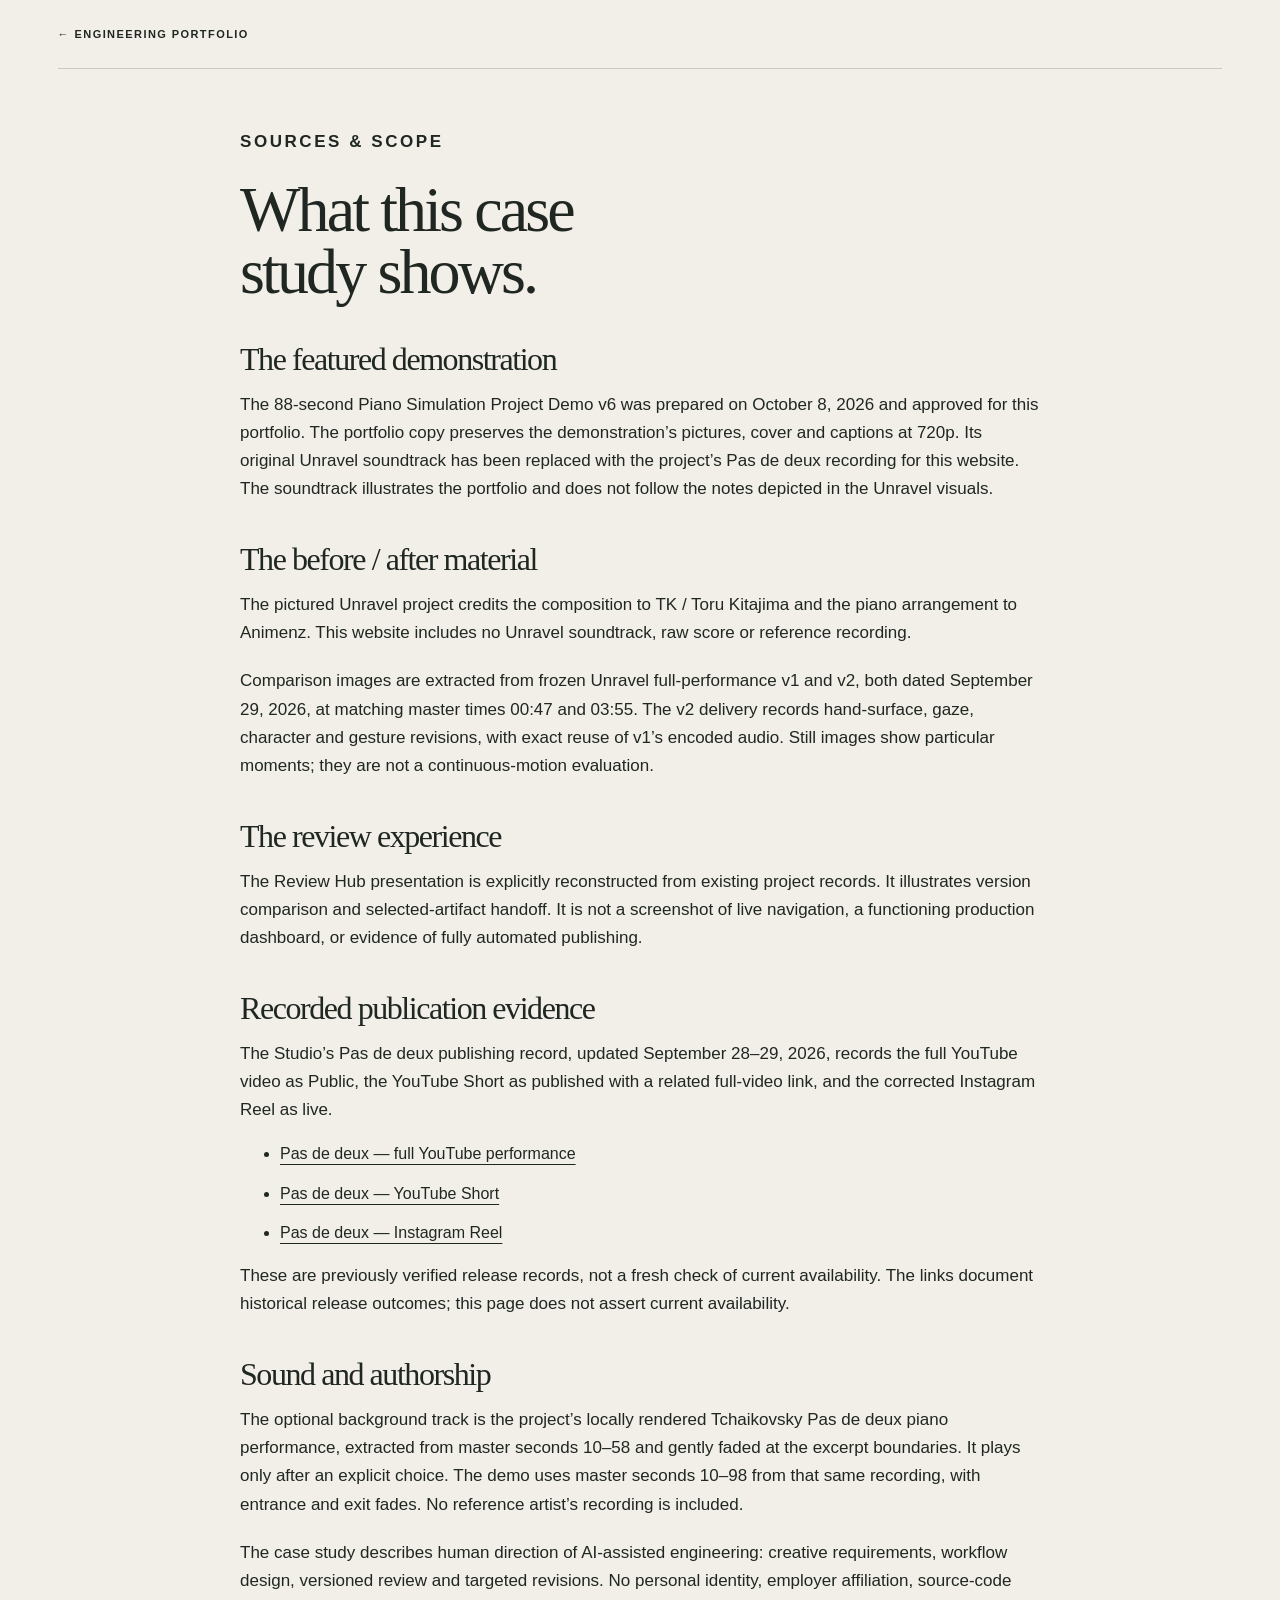
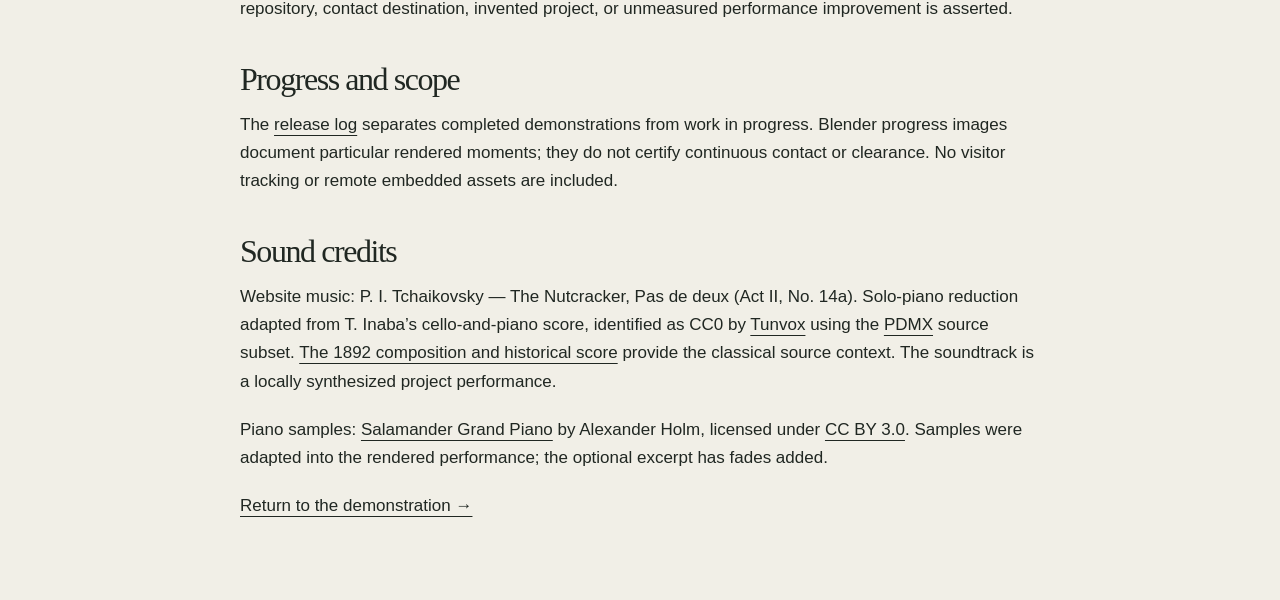
==== evidence.html @ cd01d36a "Publish Piano Simulation portfolio and verified development log" ====
<!doctype html><html lang="en"><head><meta charset="utf-8"><meta name="viewport" content="width=device-width,initial-scale=1"><title>Sources & scope — Piano Simulation</title><link rel="canonical" href="https://gabegush.github.io/piano-simulation/evidence.html"><link rel="stylesheet" href="style.css"></head><body><header><a class="wordmark" href="index.html">← ENGINEERING PORTFOLIO</a></header><main class="wrap evidence-page"><p class="eyebrow">Sources & scope</p><h1>What this case<br>study shows.</h1><h2>The featured demonstration</h2><p>The 88-second Piano Simulation Project Demo v6 was prepared on October 8, 2026 and approved for this portfolio. The portfolio copy preserves the demonstration’s pictures, cover and captions at 720p. Its original Unravel soundtrack has been replaced with the project’s Pas de deux recording for this website. The soundtrack illustrates the portfolio and does not follow the notes depicted in the Unravel visuals.</p><h2>The before / after material</h2><p>The pictured Unravel project credits the composition to TK / Toru Kitajima and the piano arrangement to Animenz. This website includes no Unravel soundtrack, raw score or reference recording.</p><p>Comparison images are extracted from frozen Unravel full-performance v1 and v2, both dated September 29, 2026, at matching master times 00:47 and 03:55. The v2 delivery records hand-surface, gaze, character and gesture revisions, with exact reuse of v1’s encoded audio. Still images show particular moments; they are not a continuous-motion evaluation.</p><h2>The review experience</h2><p>The Review Hub presentation is explicitly reconstructed from existing project records. It illustrates version comparison and selected-artifact handoff. It is not a screenshot of live navigation, a functioning production dashboard, or evidence of fully automated publishing.</p><h2>Recorded publication evidence</h2><p>The Studio’s Pas de deux publishing record, updated September 28–29, 2026, records the full YouTube video as Public, the YouTube Short as published with a related full-video link, and the corrected Instagram Reel as live.</p><ul><li><a href="https://www.youtube.com/watch?v=HDk-hF4u3xo" rel="noopener noreferrer" target="_blank">Pas de deux — full YouTube performance</a></li><li><a href="https://www.youtube.com/shorts/YMQtBszqTaQ" rel="noopener noreferrer" target="_blank">Pas de deux — YouTube Short</a></li><li><a href="https://www.instagram.com/reel/Dd1wo4ot9Gn/" rel="noopener noreferrer" target="_blank">Pas de deux — Instagram Reel</a></li></ul><p>These are previously verified release records, not a fresh check of current availability. The links document historical release outcomes; this page does not assert current availability.</p><h2>Sound and authorship</h2><p>The optional background track is the project’s locally rendered Tchaikovsky Pas de deux piano performance, extracted from master seconds 10–58 and gently faded at the excerpt boundaries. It plays only after an explicit choice. The demo uses master seconds 10–98 from that same recording, with entrance and exit fades. No reference artist’s recording is included.</p><p>The case study describes human direction of AI-assisted engineering: creative requirements, workflow design, versioned review and targeted revisions. No personal identity, employer affiliation, source-code repository, contact destination, invented project, or unmeasured performance improvement is asserted.</p><h2>Progress and scope</h2><p>The <a href="release-log.html">release log</a> separates completed demonstrations from work in progress. Blender progress images document particular rendered moments; they do not certify continuous contact or clearance. No visitor tracking or remote embedded assets are included.</p><h2>Sound credits</h2><p>Website music: P. I. Tchaikovsky — The Nutcracker, Pas de deux (Act II, No. 14a). Solo-piano reduction adapted from T. Inaba’s cello-and-piano score, identified as CC0 by <a href="https://tunvox.com/sheets/pas-de-deux-pyotr-ilyich-tchaikovsky">Tunvox</a> using the <a href="https://github.com/pnlong/PDMX">PDMX</a> source subset. <a href="https://imslp.org/wiki/Nutcracker_Ballet_(Tchaikovsky,_Pyotr_Ilyich)">The 1892 composition and historical score</a> provide the classical source context. The soundtrack is a locally synthesized project performance.</p><p>Piano samples: <a href="https://github.com/Tonejs/audio/tree/master/salamander">Salamander Grand Piano</a> by Alexander Holm, licensed under <a href="https://creativecommons.org/licenses/by/3.0/">CC BY 3.0</a>. Samples were adapted into the rendered performance; the optional excerpt has fades added.</p><p><a href="index.html#demo">Return to the demonstration →</a></p></main></body></html>
---- style.css ----
:root{--paper:#f1efe7;--ink:#202722;--muted:#5a625b;--line:#c8cbc1;--accent:#b0d2b1;--dark:#15231f;--gold:#f0d69d;font-family:Arial,Helvetica,sans-serif;color:var(--ink);background:var(--paper);font-synthesis:none}*{box-sizing:border-box}html{scroll-behavior:smooth;scroll-padding-top:30px}body{margin:0}a{color:inherit;text-underline-offset:5px}button,input{font:inherit}button,a,input{touch-action:manipulation}button{cursor:pointer}button:focus-visible,a:focus-visible,input:focus-visible,summary:focus-visible,video:focus-visible{outline:3px solid #a36b16;outline-offset:5px}button{border-radius:0}img{display:block;max-width:100%;height:auto}figure{margin:0}h1,h2,h3,p{margin:0}h1,h2,h3{font-weight:400;letter-spacing:-.045em}h1,h2,.closing h2{font-family:Georgia,'Times New Roman',serif}h1{font-size:clamp(68px,8.8vw,132px);line-height:.97}h2{font-size:clamp(38px,4.7vw,66px);line-height:1.04}h3{font-size:28px;line-height:1.15}p{font-size:18px;line-height:1.65}p+p{margin-top:20px}em{font-weight:400}header{display:flex;align-items:center;gap:32px;margin:0 4.5%;padding:28px 0;border-bottom:1px solid var(--line);font-size:11px;letter-spacing:.13em}header a{text-decoration:none}header nav{display:flex;gap:28px;margin-left:auto}.wordmark{display:flex;align-items:center;gap:12px;font-weight:bold}.mark{background:var(--ink);color:var(--paper);padding:6px 11px;font-size:22px;letter-spacing:-.15em}.edition{color:var(--muted)}.wrap{width:min(1280px,91%);margin-inline:auto}.hero{padding:70px 0 0}.eyebrow{font:11px/1.5 Arial,sans-serif;letter-spacing:.15em;text-transform:uppercase;font-weight:700;margin-bottom:24px}.hero-grid{display:grid;grid-template-columns:1.6fr 1fr;gap:8%;align-items:end}.intro{max-width:400px;padding-bottom:8px}.intro>p:first-child{font-size:22px;line-height:1.4}.small{font-size:14px;line-height:1.6}.micro{font-size:11px;line-height:1.6;color:var(--muted)}.entrance{display:flex;align-items:flex-start;gap:17px;flex-direction:column;margin:28px 0 15px}.primary{background:var(--ink);color:var(--paper);border:1px solid var(--ink);padding:16px 24px;display:flex;gap:25px;align-items:center}.primary:hover{background:#3f5146}.text-button{border:0;padding:0 0 4px;background:none;color:inherit;font-size:14px;text-decoration:underline;text-underline-offset:6px}.hero-rule{margin-top:65px;padding:20px 0;border-top:1px solid var(--ink);display:flex;justify-content:space-between;font-size:10px;letter-spacing:.12em}.hero-rule a{text-decoration:none}.project-heading{display:flex;justify-content:space-between;gap:20px;align-items:end;margin:36px 0}.project-heading .eyebrow{margin-bottom:12px}.project-meta{text-align:right;font-size:12px;line-height:1.6}.hero-frame{background:var(--dark);color:var(--paper)}.hero-frame img{width:100%}.hero-frame figcaption{display:flex;justify-content:space-between;padding:14px 20px;font-size:11px}.lead-grid{display:grid;grid-template-columns:1fr 1fr;gap:10%;padding:70px 0}.lead-grid h3{font-family:Georgia,serif;font-size:clamp(30px,3.2vw,44px)}.lead-grid p{color:var(--muted)}.dark{background:var(--dark);color:var(--paper);padding:68px 0}.dark .section{padding:0}.dark .eyebrow{color:var(--accent)}.section{padding:90px 0}.section-heading{max-width:760px;margin-bottom:38px}.section-heading>p:last-child{margin-top:24px;color:var(--muted)}.dark .section-heading>p:last-child{color:#b9c6be}.dark video{width:100%;display:block;aspect-ratio:16/9;background:#0b1210}.chapters{display:flex;flex-wrap:wrap;gap:8px;padding:20px 0}.chapters button{background:none;border:1px solid #53665b;color:var(--paper);padding:12px 15px;font-size:12px}.chapters button:hover{background:#31473b}.subdued{color:#b9c6be}details{margin-top:24px;border-top:1px solid #58655e;padding-top:20px}summary{cursor:pointer;font-size:14px}.transcript{max-width:820px;margin-top:20px}.transcript p{font-size:15px}.system-grid{display:grid;grid-template-columns:1fr 1.2fr;gap:10%;margin:40px 0}.stage{width:100%;display:flex;align-items:center;gap:20px;padding:23px 8px;border:0;border-bottom:1px solid var(--line);background:transparent;text-align:left;color:var(--muted);font-size:20px}.stage span:first-child{font-size:12px}.stage span:last-child{margin-left:auto}.stage.active{color:var(--ink);border-bottom:2px solid var(--ink);font-weight:bold}.stage-detail{padding:25px 0}.stage-detail h3{margin-bottom:22px}.stage-detail p:not(.eyebrow){font-size:17px}.event-lines{margin-top:32px;display:grid;gap:17px}.event-lines span{font-size:9px;letter-spacing:.1em;display:grid;grid-template-columns:120px 1fr;align-items:center}.event-lines i{display:block;background:#668571;height:5px}.event-lines span:first-child i{width:6px;height:20px;background:#a36b16}.event-lines span:nth-child(2) i{width:48%}.engineering{margin-top:40px}.engineering img{width:100%}.engineering figcaption{font-size:11px;padding:15px 0;color:var(--muted)}.principles{display:grid;grid-template-columns:repeat(3,1fr);gap:40px;margin-top:45px}.principles h3{font-size:20px;letter-spacing:-.02em;margin-bottom:15px}.principles p{font-size:15px;color:var(--muted)}.iteration{background:#e0e6db}.revision{display:grid;grid-template-columns:.7fr 1.3fr;gap:6%;padding:45px 0;border-top:1px solid #a5b2a2}.revision-copy h3{font-family:Georgia,serif;font-size:36px;margin:20px 0}.revision-copy p{font-size:16px}.revision-copy .micro{font-size:11px}.number{font-family:Georgia,serif;font-size:22px;color:#697666}.comparison{position:relative;overflow:hidden;aspect-ratio:16/9;background:#132019}.comparison>img{position:absolute;inset:0;width:100%;height:100%;object-fit:cover}.comparison .before{clip-path:inset(0 calc(100% - var(--split)) 0 0)}.divider{position:absolute;left:var(--split);top:0;bottom:0;width:2px;background:#faf7e8;pointer-events:none}.divider:after{content:'↔';position:absolute;top:50%;left:50%;transform:translate(-50%,-50%);background:var(--paper);color:var(--ink);padding:7px 6px;border-radius:50%;font-size:16px}.compare-label{position:absolute;top:12px;padding:7px 10px;background:#14211ee8;color:white;font-size:9px;letter-spacing:.08em}.compare-label.left{left:12px}.compare-label.right{right:12px}.range-label{display:flex;align-items:center;gap:20px;font-size:11px;margin-top:15px}.range-label input{flex:1;min-width:80px;accent-color:#354f3e;height:30px}.footnote{font-size:13px;max-width:760px;margin-top:18px;color:var(--muted)}.hub-demo{border:1px solid var(--line);background:#f9f8f2}.reconstruction{padding:14px 24px;background:#e4d9c2;color:#56452b;font-size:10px;letter-spacing:.05em}.hub-top{padding:24px;display:flex;justify-content:space-between;border-bottom:1px solid var(--line);font-size:12px}.hub-top strong{font-family:Georgia,serif;font-size:26px}.hub-body{display:grid;grid-template-columns:1fr 1fr;padding:35px;gap:40px}.hub-project h3{margin:24px 0 12px;font-size:30px}.hub-project p,.hub-project a{font-size:13px}.hub-project a{display:inline-block;margin-top:28px}.pill{border:1px solid #a4b6a4;padding:7px 10px;font-size:11px}.hub-files>div{padding:16px 0;border-bottom:1px solid var(--line)}.hub-files span,.hub-files strong{display:block;font-size:12px}.hub-files strong{margin-top:8px}.hub-demo+.small{margin-top:20px;color:var(--muted)}.release-list{margin:50px 0 30px}.release-list>a{display:grid;grid-template-columns:1fr 1.3fr 1fr;gap:20px;align-items:center;text-decoration:none;border-top:1px solid #5b6a60;padding:28px 0}.release-list>a:hover strong{text-decoration:underline}.release-list span{font-size:11px;letter-spacing:.07em}.release-list span:last-child{text-align:right;color:var(--accent)}.release-list strong{font:30px Georgia,serif}.status-note{margin-top:40px;padding:25px 0 0;border-top:1px solid #5b6a60;max-width:760px}.status-note p{font-size:15px;color:#bdc8c1}.index-row{display:grid;grid-template-columns:50px 1fr auto;gap:25px;align-items:center;padding:26px 0;border-bottom:1px solid var(--line);text-decoration:none}.index-row h2{font-size:38px}.index-row>span{font-size:12px}.future{color:var(--muted)}.future h3{font:26px Georgia,serif}.closing{padding:110px 0 0;display:grid;grid-template-columns:1.3fr 1fr;gap:40px;align-items:center}.closing p{max-width:390px;color:var(--muted)}.closing a{justify-self:start}footer{display:flex;justify-content:space-between;border-top:1px solid var(--line);padding:25px 0 115px;font-size:11px}.sound-control{position:fixed;right:24px;bottom:18px;z-index:10;background:#f1efe7f5;color:var(--ink);border:1px solid #a8b2a8;box-shadow:0 5px 25px #0a160d22;display:grid;grid-template-columns:auto auto 80px;align-items:center;gap:10px;padding:10px 15px;font-size:10px;max-width:calc(100vw - 30px)}.sound-control button{background:var(--ink);color:var(--paper);padding:9px 12px;border:0;min-width:90px;font-size:12px}.sound-control input{width:80px;accent-color:#47604b}.sound-control [role=status]{grid-column:1/-1;font-size:10px;max-width:280px}.skip{position:fixed;top:-100px;left:20px;z-index:30;padding:15px;background:var(--gold);color:#222}.skip:focus{top:12px}.evidence-page{max-width:800px;padding-top:60px;padding-bottom:80px}.evidence-page h1{font-size:64px}.evidence-page h2{font-size:32px;margin:40px 0 15px}.evidence-page li{line-height:1.7;margin:12px 0}.evidence-page p{font-size:17px}
@media(max-width:850px){.edition{display:none}.hero{padding-top:50px}.hero-grid{grid-template-columns:1fr;gap:35px}.intro{max-width:600px}.entrance{flex-direction:row;align-items:center;flex-wrap:wrap}.hero-rule{margin-top:40px}.project-meta{max-width:140px}.lead-grid{gap:35px;padding:50px 0}.system-grid{gap:35px}.revision{grid-template-columns:1fr;gap:28px}.revision-copy h3 br{display:none}.revision-copy p{max-width:650px}.revision-copy .number{float:right}.principles{gap:25px}.closing{gap:25px}.release-list strong{font-size:25px}}
@media(max-width:580px){header{padding:20px 0;gap:12px}.wordmark{font-size:9px;letter-spacing:.06em}.mark{font-size:18px;padding:4px 8px}header nav{gap:12px;font-size:10px;letter-spacing:0}.hero{padding-top:38px}h1{font-size:70px}h2{font-size:40px}.hero-grid{gap:30px}.intro>p:first-child{font-size:20px}.hero-rule{font-size:8px;letter-spacing:.05em;gap:20px}.project-heading{display:block}.project-meta{text-align:left;max-width:none;margin-top:18px}.project-heading h2{font-size:43px}.hero-frame figcaption{display:block;font-size:10px;padding:12px}.hero-frame figcaption span{display:block;margin:4px 0}.lead-grid,.system-grid,.hub-body,.closing{grid-template-columns:1fr;gap:25px}.lead-grid h3 br{display:none}.lead-grid p{font-size:16px}.section{padding:60px 0}.dark{padding:50px 0}.section-heading p{font-size:16px}.chapters{gap:6px}.chapters button{font-size:10px;padding:11px 8px}.stage{padding:17px 0;font-size:18px}.system-grid{margin-top:20px}.stage-detail{padding:15px 0}.principles{grid-template-columns:1fr;gap:27px}.principles article{border-top:1px solid var(--line);padding-top:20px}.revision{padding:30px 0}.revision-copy h3{font-size:31px}.compare-label{font-size:8px;padding:5px;top:8px}.compare-label.left{left:8px}.compare-label.right{right:8px}.range-label{gap:10px;font-size:10px}.hub-top{padding:20px;align-items:center;gap:25px}.hub-top span{font-size:10px}.hub-body{padding:22px}.reconstruction{padding:15px;font-size:9px}.release-list>a{grid-template-columns:1fr auto;gap:12px}.release-list>a>span:first-child{grid-column:1/-1}.release-list strong{font-size:27px}.release-list span:last-child{font-size:9px;letter-spacing:0}.index-row{grid-template-columns:25px 1fr;gap:14px}.index-row>span:last-child{grid-column:2}.index-row h2{font-size:31px}.closing{padding-top:65px}.closing h2{font-size:45px}footer{flex-wrap:wrap;gap:20px;padding-bottom:140px}.sound-control{right:15px;bottom:12px}.evidence-page h1{font-size:50px}}
@media(prefers-reduced-motion:reduce){html{scroll-behavior:auto}*,*:before,*:after{animation:none!important;transition:none!important}}
@media(max-width:580px){h1{font-size:clamp(54px,17.5vw,70px)}.release-list>a{grid-template-columns:minmax(0,1fr) auto}.release-list strong{font-size:clamp(22px,6.7vw,27px)}.hero-grid>*,.system-grid>*,.lead-grid>*{min-width:0}}
.comparison{touch-action:pan-y;cursor:ew-resize}

/* Static release log */
.update-intro{max-width:650px;margin:24px 0;color:var(--muted)}.log-heading{max-width:850px;padding:65px 0 35px}.log-heading h1{font-size:clamp(50px,8vw,90px)}.log-heading p{max-width:640px;margin-top:25px}.log-entry{display:grid;grid-template-columns:190px minmax(0,1fr);gap:40px;border-top:1px solid var(--line);padding:38px 0}.log-meta time{display:block;font-size:13px;margin-bottom:16px}.log-status{display:inline-block;font-size:10px;letter-spacing:.07em;padding:7px 10px;background:#e4d9c2;color:#56452b}.log-entry h2{font-size:clamp(28px,4vw,43px);margin-bottom:20px}.log-entry p{max-width:740px;color:var(--muted)}.log-links{list-style:none;display:flex;flex-wrap:wrap;gap:25px;margin:24px 0 0;padding:0}.log-links a{font-size:14px}.log-preview{margin:35px 0 15px;max-width:960px}.log-preview img{width:100%;height:auto}.log-preview figcaption{font-size:12px;color:var(--muted);margin-top:12px}.log-note{max-width:740px;padding:35px 0 60px;font-size:14px;color:var(--muted)}@media(max-width:580px){header nav{flex-wrap:wrap;justify-content:flex-end}.log-entry{grid-template-columns:1fr;gap:18px;padding:28px 0}.log-meta{display:flex;align-items:center;gap:18px;flex-wrap:wrap}.log-meta time{margin:0}.log-heading{padding-top:40px}.log-links{gap:16px}}
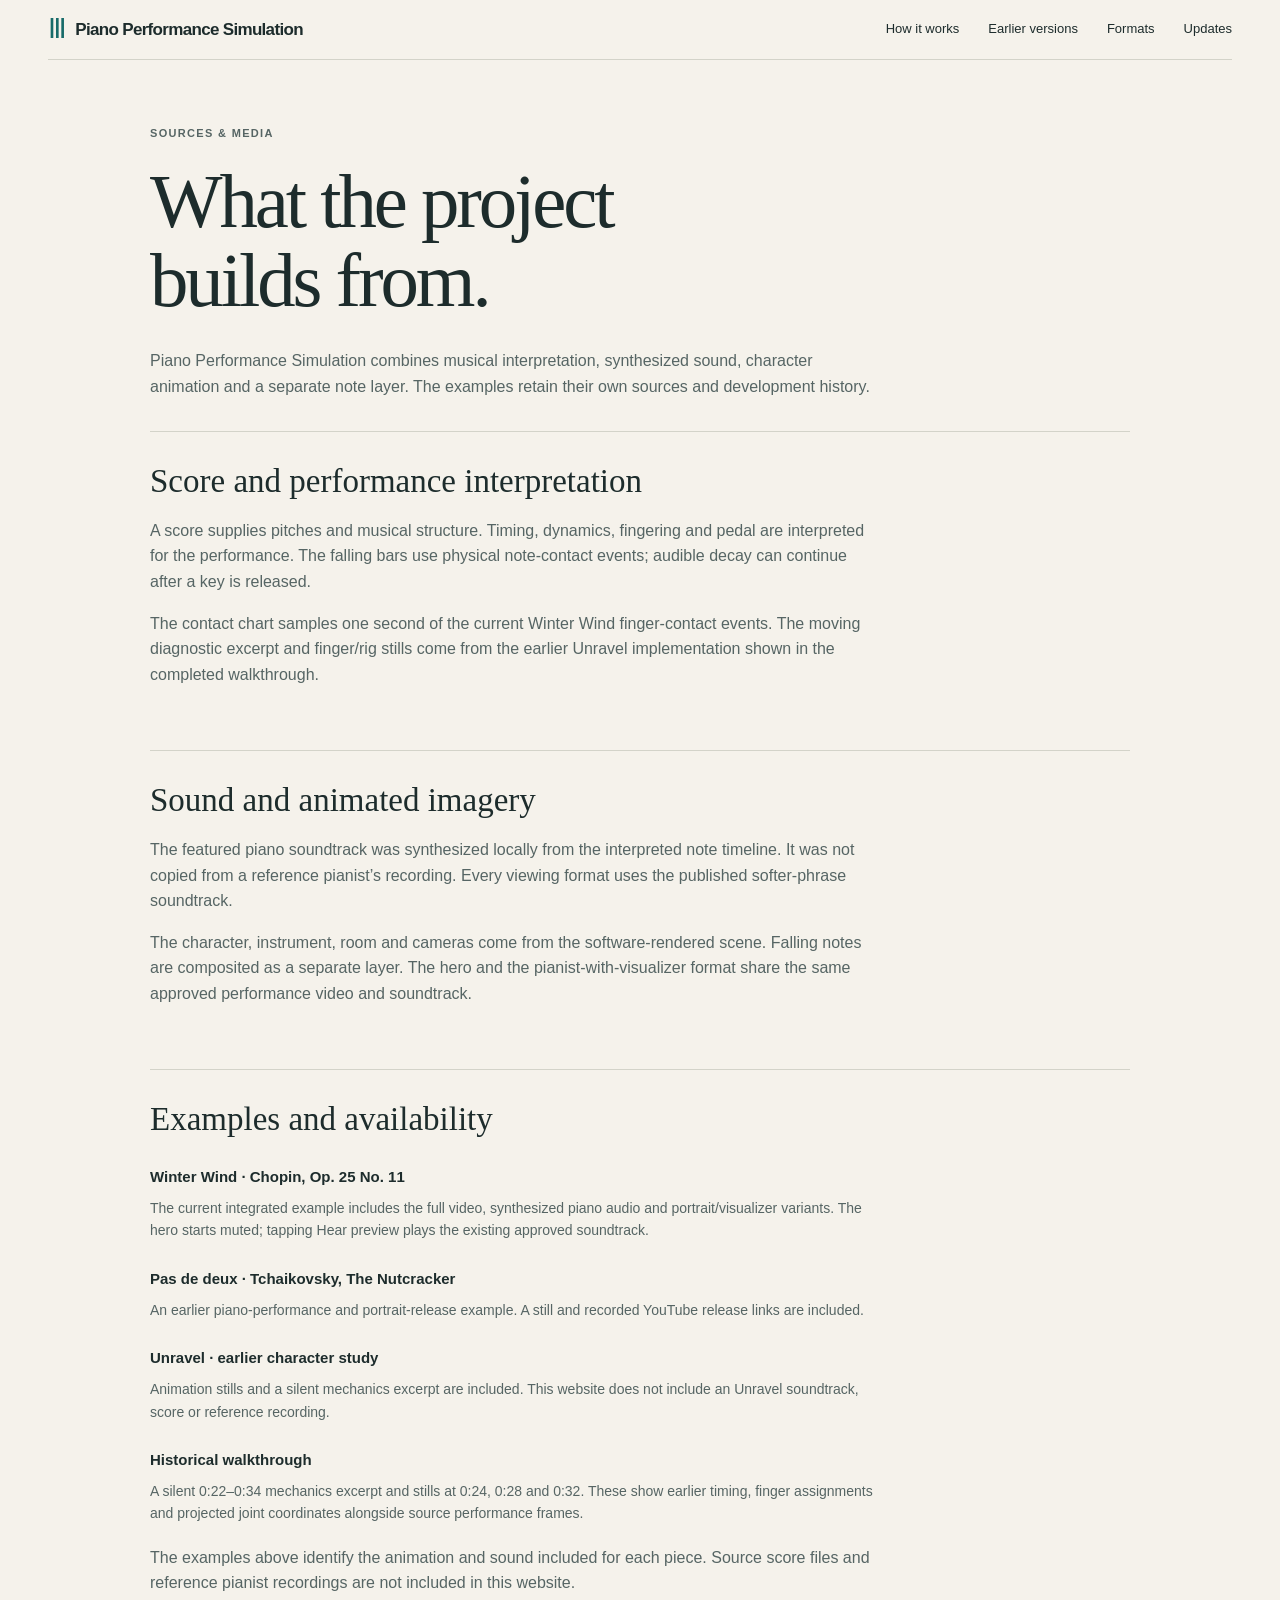
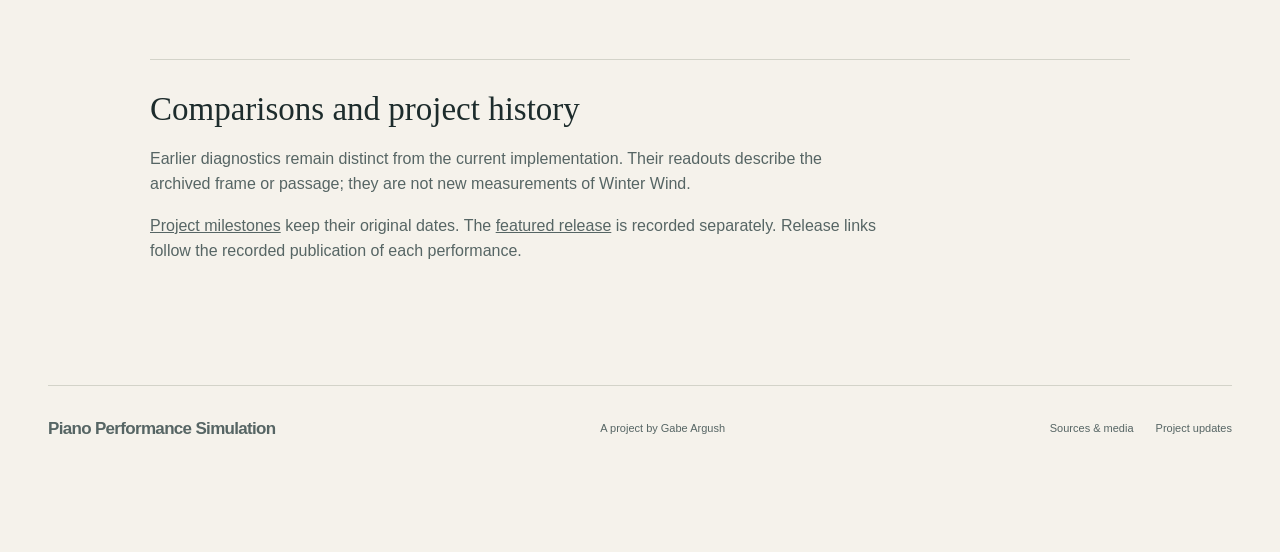
==== commit 8dc3ad76: "Publish Winter Wind showcase with synchronized ten-finger visualization" ====
--- a/evidence.html
+++ b/evidence.html
@@ -1 +1,5 @@
-<!doctype html><html lang="en"><head><meta charset="utf-8"><meta name="viewport" content="width=device-width,initial-scale=1"><title>Sources & scope — Piano Simulation</title><link rel="canonical" href="https://gabegush.github.io/piano-simulation/evidence.html"><link rel="stylesheet" href="style.css"></head><body><header><a class="wordmark" href="index.html">← ENGINEERING PORTFOLIO</a></header><main class="wrap evidence-page"><p class="eyebrow">Sources & scope</p><h1>What this case<br>study shows.</h1><h2>The featured demonstration</h2><p>The 88-second Piano Simulation Project Demo v6 was prepared on October 8, 2026 and approved for this portfolio. The portfolio copy preserves the demonstration’s pictures, cover and captions at 720p. Its original Unravel soundtrack has been replaced with the project’s Pas de deux recording for this website. The soundtrack illustrates the portfolio and does not follow the notes depicted in the Unravel visuals.</p><h2>The before / after material</h2><p>The pictured Unravel project credits the composition to TK / Toru Kitajima and the piano arrangement to Animenz. This website includes no Unravel soundtrack, raw score or reference recording.</p><p>Comparison images are extracted from frozen Unravel full-performance v1 and v2, both dated September 29, 2026, at matching master times 00:47 and 03:55. The v2 delivery records hand-surface, gaze, character and gesture revisions, with exact reuse of v1’s encoded audio. Still images show particular moments; they are not a continuous-motion evaluation.</p><h2>The review experience</h2><p>The Review Hub presentation is explicitly reconstructed from existing project records. It illustrates version comparison and selected-artifact handoff. It is not a screenshot of live navigation, a functioning production dashboard, or evidence of fully automated publishing.</p><h2>Recorded publication evidence</h2><p>The Studio’s Pas de deux publishing record, updated September 28–29, 2026, records the full YouTube video as Public, the YouTube Short as published with a related full-video link, and the corrected Instagram Reel as live.</p><ul><li><a href="https://www.youtube.com/watch?v=HDk-hF4u3xo" rel="noopener noreferrer" target="_blank">Pas de deux — full YouTube performance</a></li><li><a href="https://www.youtube.com/shorts/YMQtBszqTaQ" rel="noopener noreferrer" target="_blank">Pas de deux — YouTube Short</a></li><li><a href="https://www.instagram.com/reel/Dd1wo4ot9Gn/" rel="noopener noreferrer" target="_blank">Pas de deux — Instagram Reel</a></li></ul><p>These are previously verified release records, not a fresh check of current availability. The links document historical release outcomes; this page does not assert current availability.</p><h2>Sound and authorship</h2><p>The optional background track is the project’s locally rendered Tchaikovsky Pas de deux piano performance, extracted from master seconds 10–58 and gently faded at the excerpt boundaries. It plays only after an explicit choice. The demo uses master seconds 10–98 from that same recording, with entrance and exit fades. No reference artist’s recording is included.</p><p>The case study describes human direction of AI-assisted engineering: creative requirements, workflow design, versioned review and targeted revisions. No personal identity, employer affiliation, source-code repository, contact destination, invented project, or unmeasured performance improvement is asserted.</p><h2>Progress and scope</h2><p>The <a href="release-log.html">release log</a> separates completed demonstrations from work in progress. Blender progress images document particular rendered moments; they do not certify continuous contact or clearance. No visitor tracking or remote embedded assets are included.</p><h2>Sound credits</h2><p>Website music: P. I. Tchaikovsky — The Nutcracker, Pas de deux (Act II, No. 14a). Solo-piano reduction adapted from T. Inaba’s cello-and-piano score, identified as CC0 by <a href="https://tunvox.com/sheets/pas-de-deux-pyotr-ilyich-tchaikovsky">Tunvox</a> using the <a href="https://github.com/pnlong/PDMX">PDMX</a> source subset. <a href="https://imslp.org/wiki/Nutcracker_Ballet_(Tchaikovsky,_Pyotr_Ilyich)">The 1892 composition and historical score</a> provide the classical source context. The soundtrack is a locally synthesized project performance.</p><p>Piano samples: <a href="https://github.com/Tonejs/audio/tree/master/salamander">Salamander Grand Piano</a> by Alexander Holm, licensed under <a href="https://creativecommons.org/licenses/by/3.0/">CC BY 3.0</a>. Samples were adapted into the rendered performance; the optional excerpt has fades added.</p><p><a href="index.html#demo">Return to the demonstration →</a></p></main></body></html>
+<!doctype html><html lang="en"><head><meta charset="utf-8"><meta name="viewport" content="width=device-width,initial-scale=1"><title>Sources and media — Piano Performance Simulation</title><link rel="stylesheet" href="style.css?v=5"></head><body><a class="skip" href="#main">Skip to the content</a><header class="site-header wrap"><a class="brand" href="index.html"><span class="piano-mark" aria-hidden="true">Ⅲ</span>Piano Performance Simulation</a><nav aria-label="Main navigation"><a href="index.html#process">How it works</a><a href="work.html">Earlier versions</a><a href="index.html#performance">Formats</a><a href="release-log.html">Updates</a></nav></header><main id="main" class="page-main wrap"><p class="eyebrow">Sources & media</p><h1>What the project<br>builds from.</h1><p>Piano Performance Simulation combines musical interpretation, synthesized sound, character animation and a separate note layer. The examples retain their own sources and development history.</p>
+<section class="source-section"><h2>Score and performance interpretation</h2><p>A score supplies pitches and musical structure. Timing, dynamics, fingering and pedal are interpreted for the performance. The falling bars use physical note-contact events; audible decay can continue after a key is released.</p><p>The contact chart samples one second of the current Winter Wind finger-contact events. The moving diagnostic excerpt and finger/rig stills come from the earlier Unravel implementation shown in the completed walkthrough.</p></section>
+<section class="source-section"><h2>Sound and animated imagery</h2><p>The featured piano soundtrack was synthesized locally from the interpreted note timeline. It was not copied from a reference pianist’s recording. Every viewing format uses the published softer-phrase soundtrack.</p><p>The character, instrument, room and cameras come from the software-rendered scene. Falling notes are composited as a separate layer. The hero and the pianist-with-visualizer format share the same approved performance video and soundtrack.</p></section>
+<section class="source-section" id="featured-media"><h2>Examples and availability</h2><dl class="source-register"><dt>Winter Wind · Chopin, Op. 25 No. 11</dt><dd>The current integrated example includes the full video, synthesized piano audio and portrait/visualizer variants. The hero starts muted; tapping Hear preview plays the existing approved soundtrack.</dd><dt>Pas de deux · Tchaikovsky, The Nutcracker</dt><dd>An earlier piano-performance and portrait-release example. A still and recorded YouTube release links are included. </dd><dt>Unravel · earlier character study</dt><dd>Animation stills and a silent mechanics excerpt are included. This website does not include an Unravel soundtrack, score or reference recording.</dd><dt>Historical walkthrough</dt><dd>A silent 0:22–0:34 mechanics excerpt and stills at 0:24, 0:28 and 0:32. These show earlier timing, finger assignments and projected joint coordinates alongside source performance frames.</dd></dl><p>The examples above identify the animation and sound included for each piece. Source score files and reference pianist recordings are not included in this website.</p></section>
+<section class="source-section"><h2>Comparisons and project history</h2><p>Earlier diagnostics remain distinct from the current implementation. Their readouts describe the archived frame or passage; they are not new measurements of Winter Wind.</p><p><a href="release-log.html#milestones">Project milestones</a> keep their original dates. The <a href="release-log.html#releases">featured release</a> is recorded separately. Release links follow the recorded publication of each performance.</p></section></main><footer class="site-footer wrap"><a class="brand" href="index.html">Piano Performance Simulation</a><span>A project by Gabe Argush</span><div><a href="evidence.html">Sources & media</a><a href="release-log.html">Project updates</a></div></footer></body></html>
--- a/style.css
+++ b/style.css
@@ -1,9 +1,31 @@
-:root{--paper:#f1efe7;--ink:#202722;--muted:#5a625b;--line:#c8cbc1;--accent:#b0d2b1;--dark:#15231f;--gold:#f0d69d;font-family:Arial,Helvetica,sans-serif;color:var(--ink);background:var(--paper);font-synthesis:none}*{box-sizing:border-box}html{scroll-behavior:smooth;scroll-padding-top:30px}body{margin:0}a{color:inherit;text-underline-offset:5px}button,input{font:inherit}button,a,input{touch-action:manipulation}button{cursor:pointer}button:focus-visible,a:focus-visible,input:focus-visible,summary:focus-visible,video:focus-visible{outline:3px solid #a36b16;outline-offset:5px}button{border-radius:0}img{display:block;max-width:100%;height:auto}figure{margin:0}h1,h2,h3,p{margin:0}h1,h2,h3{font-weight:400;letter-spacing:-.045em}h1,h2,.closing h2{font-family:Georgia,'Times New Roman',serif}h1{font-size:clamp(68px,8.8vw,132px);line-height:.97}h2{font-size:clamp(38px,4.7vw,66px);line-height:1.04}h3{font-size:28px;line-height:1.15}p{font-size:18px;line-height:1.65}p+p{margin-top:20px}em{font-weight:400}header{display:flex;align-items:center;gap:32px;margin:0 4.5%;padding:28px 0;border-bottom:1px solid var(--line);font-size:11px;letter-spacing:.13em}header a{text-decoration:none}header nav{display:flex;gap:28px;margin-left:auto}.wordmark{display:flex;align-items:center;gap:12px;font-weight:bold}.mark{background:var(--ink);color:var(--paper);padding:6px 11px;font-size:22px;letter-spacing:-.15em}.edition{color:var(--muted)}.wrap{width:min(1280px,91%);margin-inline:auto}.hero{padding:70px 0 0}.eyebrow{font:11px/1.5 Arial,sans-serif;letter-spacing:.15em;text-transform:uppercase;font-weight:700;margin-bottom:24px}.hero-grid{display:grid;grid-template-columns:1.6fr 1fr;gap:8%;align-items:end}.intro{max-width:400px;padding-bottom:8px}.intro>p:first-child{font-size:22px;line-height:1.4}.small{font-size:14px;line-height:1.6}.micro{font-size:11px;line-height:1.6;color:var(--muted)}.entrance{display:flex;align-items:flex-start;gap:17px;flex-direction:column;margin:28px 0 15px}.primary{background:var(--ink);color:var(--paper);border:1px solid var(--ink);padding:16px 24px;display:flex;gap:25px;align-items:center}.primary:hover{background:#3f5146}.text-button{border:0;padding:0 0 4px;background:none;color:inherit;font-size:14px;text-decoration:underline;text-underline-offset:6px}.hero-rule{margin-top:65px;padding:20px 0;border-top:1px solid var(--ink);display:flex;justify-content:space-between;font-size:10px;letter-spacing:.12em}.hero-rule a{text-decoration:none}.project-heading{display:flex;justify-content:space-between;gap:20px;align-items:end;margin:36px 0}.project-heading .eyebrow{margin-bottom:12px}.project-meta{text-align:right;font-size:12px;line-height:1.6}.hero-frame{background:var(--dark);color:var(--paper)}.hero-frame img{width:100%}.hero-frame figcaption{display:flex;justify-content:space-between;padding:14px 20px;font-size:11px}.lead-grid{display:grid;grid-template-columns:1fr 1fr;gap:10%;padding:70px 0}.lead-grid h3{font-family:Georgia,serif;font-size:clamp(30px,3.2vw,44px)}.lead-grid p{color:var(--muted)}.dark{background:var(--dark);color:var(--paper);padding:68px 0}.dark .section{padding:0}.dark .eyebrow{color:var(--accent)}.section{padding:90px 0}.section-heading{max-width:760px;margin-bottom:38px}.section-heading>p:last-child{margin-top:24px;color:var(--muted)}.dark .section-heading>p:last-child{color:#b9c6be}.dark video{width:100%;display:block;aspect-ratio:16/9;background:#0b1210}.chapters{display:flex;flex-wrap:wrap;gap:8px;padding:20px 0}.chapters button{background:none;border:1px solid #53665b;color:var(--paper);padding:12px 15px;font-size:12px}.chapters button:hover{background:#31473b}.subdued{color:#b9c6be}details{margin-top:24px;border-top:1px solid #58655e;padding-top:20px}summary{cursor:pointer;font-size:14px}.transcript{max-width:820px;margin-top:20px}.transcript p{font-size:15px}.system-grid{display:grid;grid-template-columns:1fr 1.2fr;gap:10%;margin:40px 0}.stage{width:100%;display:flex;align-items:center;gap:20px;padding:23px 8px;border:0;border-bottom:1px solid var(--line);background:transparent;text-align:left;color:var(--muted);font-size:20px}.stage span:first-child{font-size:12px}.stage span:last-child{margin-left:auto}.stage.active{color:var(--ink);border-bottom:2px solid var(--ink);font-weight:bold}.stage-detail{padding:25px 0}.stage-detail h3{margin-bottom:22px}.stage-detail p:not(.eyebrow){font-size:17px}.event-lines{margin-top:32px;display:grid;gap:17px}.event-lines span{font-size:9px;letter-spacing:.1em;display:grid;grid-template-columns:120px 1fr;align-items:center}.event-lines i{display:block;background:#668571;height:5px}.event-lines span:first-child i{width:6px;height:20px;background:#a36b16}.event-lines span:nth-child(2) i{width:48%}.engineering{margin-top:40px}.engineering img{width:100%}.engineering figcaption{font-size:11px;padding:15px 0;color:var(--muted)}.principles{display:grid;grid-template-columns:repeat(3,1fr);gap:40px;margin-top:45px}.principles h3{font-size:20px;letter-spacing:-.02em;margin-bottom:15px}.principles p{font-size:15px;color:var(--muted)}.iteration{background:#e0e6db}.revision{display:grid;grid-template-columns:.7fr 1.3fr;gap:6%;padding:45px 0;border-top:1px solid #a5b2a2}.revision-copy h3{font-family:Georgia,serif;font-size:36px;margin:20px 0}.revision-copy p{font-size:16px}.revision-copy .micro{font-size:11px}.number{font-family:Georgia,serif;font-size:22px;color:#697666}.comparison{position:relative;overflow:hidden;aspect-ratio:16/9;background:#132019}.comparison>img{position:absolute;inset:0;width:100%;height:100%;object-fit:cover}.comparison .before{clip-path:inset(0 calc(100% - var(--split)) 0 0)}.divider{position:absolute;left:var(--split);top:0;bottom:0;width:2px;background:#faf7e8;pointer-events:none}.divider:after{content:'↔';position:absolute;top:50%;left:50%;transform:translate(-50%,-50%);background:var(--paper);color:var(--ink);padding:7px 6px;border-radius:50%;font-size:16px}.compare-label{position:absolute;top:12px;padding:7px 10px;background:#14211ee8;color:white;font-size:9px;letter-spacing:.08em}.compare-label.left{left:12px}.compare-label.right{right:12px}.range-label{display:flex;align-items:center;gap:20px;font-size:11px;margin-top:15px}.range-label input{flex:1;min-width:80px;accent-color:#354f3e;height:30px}.footnote{font-size:13px;max-width:760px;margin-top:18px;color:var(--muted)}.hub-demo{border:1px solid var(--line);background:#f9f8f2}.reconstruction{padding:14px 24px;background:#e4d9c2;color:#56452b;font-size:10px;letter-spacing:.05em}.hub-top{padding:24px;display:flex;justify-content:space-between;border-bottom:1px solid var(--line);font-size:12px}.hub-top strong{font-family:Georgia,serif;font-size:26px}.hub-body{display:grid;grid-template-columns:1fr 1fr;padding:35px;gap:40px}.hub-project h3{margin:24px 0 12px;font-size:30px}.hub-project p,.hub-project a{font-size:13px}.hub-project a{display:inline-block;margin-top:28px}.pill{border:1px solid #a4b6a4;padding:7px 10px;font-size:11px}.hub-files>div{padding:16px 0;border-bottom:1px solid var(--line)}.hub-files span,.hub-files strong{display:block;font-size:12px}.hub-files strong{margin-top:8px}.hub-demo+.small{margin-top:20px;color:var(--muted)}.release-list{margin:50px 0 30px}.release-list>a{display:grid;grid-template-columns:1fr 1.3fr 1fr;gap:20px;align-items:center;text-decoration:none;border-top:1px solid #5b6a60;padding:28px 0}.release-list>a:hover strong{text-decoration:underline}.release-list span{font-size:11px;letter-spacing:.07em}.release-list span:last-child{text-align:right;color:var(--accent)}.release-list strong{font:30px Georgia,serif}.status-note{margin-top:40px;padding:25px 0 0;border-top:1px solid #5b6a60;max-width:760px}.status-note p{font-size:15px;color:#bdc8c1}.index-row{display:grid;grid-template-columns:50px 1fr auto;gap:25px;align-items:center;padding:26px 0;border-bottom:1px solid var(--line);text-decoration:none}.index-row h2{font-size:38px}.index-row>span{font-size:12px}.future{color:var(--muted)}.future h3{font:26px Georgia,serif}.closing{padding:110px 0 0;display:grid;grid-template-columns:1.3fr 1fr;gap:40px;align-items:center}.closing p{max-width:390px;color:var(--muted)}.closing a{justify-self:start}footer{display:flex;justify-content:space-between;border-top:1px solid var(--line);padding:25px 0 115px;font-size:11px}.sound-control{position:fixed;right:24px;bottom:18px;z-index:10;background:#f1efe7f5;color:var(--ink);border:1px solid #a8b2a8;box-shadow:0 5px 25px #0a160d22;display:grid;grid-template-columns:auto auto 80px;align-items:center;gap:10px;padding:10px 15px;font-size:10px;max-width:calc(100vw - 30px)}.sound-control button{background:var(--ink);color:var(--paper);padding:9px 12px;border:0;min-width:90px;font-size:12px}.sound-control input{width:80px;accent-color:#47604b}.sound-control [role=status]{grid-column:1/-1;font-size:10px;max-width:280px}.skip{position:fixed;top:-100px;left:20px;z-index:30;padding:15px;background:var(--gold);color:#222}.skip:focus{top:12px}.evidence-page{max-width:800px;padding-top:60px;padding-bottom:80px}.evidence-page h1{font-size:64px}.evidence-page h2{font-size:32px;margin:40px 0 15px}.evidence-page li{line-height:1.7;margin:12px 0}.evidence-page p{font-size:17px}
-@media(max-width:850px){.edition{display:none}.hero{padding-top:50px}.hero-grid{grid-template-columns:1fr;gap:35px}.intro{max-width:600px}.entrance{flex-direction:row;align-items:center;flex-wrap:wrap}.hero-rule{margin-top:40px}.project-meta{max-width:140px}.lead-grid{gap:35px;padding:50px 0}.system-grid{gap:35px}.revision{grid-template-columns:1fr;gap:28px}.revision-copy h3 br{display:none}.revision-copy p{max-width:650px}.revision-copy .number{float:right}.principles{gap:25px}.closing{gap:25px}.release-list strong{font-size:25px}}
-@media(max-width:580px){header{padding:20px 0;gap:12px}.wordmark{font-size:9px;letter-spacing:.06em}.mark{font-size:18px;padding:4px 8px}header nav{gap:12px;font-size:10px;letter-spacing:0}.hero{padding-top:38px}h1{font-size:70px}h2{font-size:40px}.hero-grid{gap:30px}.intro>p:first-child{font-size:20px}.hero-rule{font-size:8px;letter-spacing:.05em;gap:20px}.project-heading{display:block}.project-meta{text-align:left;max-width:none;margin-top:18px}.project-heading h2{font-size:43px}.hero-frame figcaption{display:block;font-size:10px;padding:12px}.hero-frame figcaption span{display:block;margin:4px 0}.lead-grid,.system-grid,.hub-body,.closing{grid-template-columns:1fr;gap:25px}.lead-grid h3 br{display:none}.lead-grid p{font-size:16px}.section{padding:60px 0}.dark{padding:50px 0}.section-heading p{font-size:16px}.chapters{gap:6px}.chapters button{font-size:10px;padding:11px 8px}.stage{padding:17px 0;font-size:18px}.system-grid{margin-top:20px}.stage-detail{padding:15px 0}.principles{grid-template-columns:1fr;gap:27px}.principles article{border-top:1px solid var(--line);padding-top:20px}.revision{padding:30px 0}.revision-copy h3{font-size:31px}.compare-label{font-size:8px;padding:5px;top:8px}.compare-label.left{left:8px}.compare-label.right{right:8px}.range-label{gap:10px;font-size:10px}.hub-top{padding:20px;align-items:center;gap:25px}.hub-top span{font-size:10px}.hub-body{padding:22px}.reconstruction{padding:15px;font-size:9px}.release-list>a{grid-template-columns:1fr auto;gap:12px}.release-list>a>span:first-child{grid-column:1/-1}.release-list strong{font-size:27px}.release-list span:last-child{font-size:9px;letter-spacing:0}.index-row{grid-template-columns:25px 1fr;gap:14px}.index-row>span:last-child{grid-column:2}.index-row h2{font-size:31px}.closing{padding-top:65px}.closing h2{font-size:45px}footer{flex-wrap:wrap;gap:20px;padding-bottom:140px}.sound-control{right:15px;bottom:12px}.evidence-page h1{font-size:50px}}
-@media(prefers-reduced-motion:reduce){html{scroll-behavior:auto}*,*:before,*:after{animation:none!important;transition:none!important}}
-@media(max-width:580px){h1{font-size:clamp(54px,17.5vw,70px)}.release-list>a{grid-template-columns:minmax(0,1fr) auto}.release-list strong{font-size:clamp(22px,6.7vw,27px)}.hero-grid>*,.system-grid>*,.lead-grid>*{min-width:0}}
-.comparison{touch-action:pan-y;cursor:ew-resize}
+:root{--paper:#f5f2eb;--ink:#1d2c2c;--muted:#566564;--line:#d3d3c9;--teal:#176b69;--cyan:#6bdbe5;--amber:#ffc270;font:16px/1.6 -apple-system,BlinkMacSystemFont,"Segoe UI",sans-serif;color:var(--ink);background:var(--paper);font-synthesis:none}*{box-sizing:border-box}body{margin:0}html{scroll-behavior:smooth;scroll-padding-top:26px}a{color:inherit}button,select,input{font:inherit}button{cursor:pointer}button,a,input,select{outline-offset:5px}a:focus-visible,button:focus-visible,input:focus-visible,select:focus-visible,video:focus-visible,figure:focus-visible{outline:3px solid var(--teal)}img,video{display:block;max-width:100%}[hidden]{display:none!important}.wrap{width:min(1320px,calc(100% - 96px));margin-inline:auto}.skip{position:absolute;left:-9999px;z-index:20;background:#fff;padding:12px 20px}.skip:focus{left:16px;top:12px}.site-header{display:flex;justify-content:space-between;align-items:center;gap:24px;padding-block:26px;border-bottom:1px solid var(--line)}.brand{text-decoration:none;font-size:17px;font-weight:650;letter-spacing:-.035em;display:inline-flex;align-items:center;gap:11px}.piano-mark{font-size:27px;line-height:1;letter-spacing:-.1em;color:var(--teal)}nav{display:flex;gap:29px}nav a{text-decoration:none;font-size:13px}nav a:hover,.site-footer a:hover{text-decoration:underline;text-underline-offset:5px}.eyebrow{font-size:11px;font-weight:600;letter-spacing:.12em;text-transform:uppercase;color:var(--muted);margin:0 0 19px}.hero{display:grid;grid-template-columns:.8fr 1.45fr;gap:60px;align-items:center;padding-block:65px 78px}.hero h1{font:400 clamp(80px,8.4vw,126px)/.91 Georgia,"Times New Roman",serif;letter-spacing:-.065em;margin:22px 0 28px}.hero h1 em{font-weight:400;color:var(--teal)}.hero-lead{font-size:21px;line-height:1.4;letter-spacing:-.02em;margin:0 0 18px}.hero-note{font-size:14px;max-width:300px;color:var(--muted)}.hero-facts{display:flex;gap:15px;flex-wrap:wrap;margin:26px 0 27px;font-size:11px;color:var(--muted)}.hero-facts span+span:before{content:'·';padding-right:15px}.text-link{display:inline-flex;align-items:center;gap:25px;text-decoration:none;color:var(--teal);border:0;border-bottom:1px solid currentColor;padding:7px 0;background:transparent;font-size:13px;font-weight:600}.text-link:hover{color:#204f4e}.player-card{min-width:0}.player-stage{background:#111a1f;border-radius:14px;overflow:hidden;box-shadow:0 16px 55px #192d2812}.player-stage video{width:100%;aspect-ratio:16/9;object-fit:contain}.player-stage.portrait-mode{display:flex;justify-content:center;max-height:700px}.player-stage.portrait-mode video{width:auto;height:min(70vh,700px);aspect-ratio:9/16}.player-toolbar{display:flex;justify-content:space-between;gap:16px;align-items:center;padding:18px 0 12px}.layer-controls{display:flex;gap:3px;background:#e7e8df;padding:4px;border-radius:9px}.layer-controls button{border:0;border-radius:6px;padding:10px 13px;min-height:44px;font-size:12px;white-space:nowrap;color:#3a504e;background:transparent}.layer-controls button[aria-pressed=true]{background:var(--ink);color:#fff}.layer-controls button:hover{box-shadow:inset 0 0 0 1px #aab9b2}.sound-choice{font-size:11px;color:var(--muted);display:flex;flex-direction:column;gap:4px}.sound-choice select{border:1px solid #bfc9c2;border-radius:6px;min-height:36px;background:transparent;color:var(--ink);font-size:12px;padding:5px 8px;max-width:140px}.playback-row{display:flex;align-items:center;gap:17px;flex-wrap:wrap;padding:10px 0 0}.primary{background:var(--teal);color:#fff;border:0;border-radius:7px;min-height:44px;padding:11px 18px;font-size:12px;font-weight:650;display:inline-flex;gap:24px;align-items:center}.primary:hover{background:#155b59}.quiet-button{background:transparent;border:0;border-bottom:1px solid #91a69b;padding:6px 0;min-height:44px;font-size:12px;color:#3c5651}.playback-row [role=status]{font-size:11px;color:var(--muted);flex-basis:100%}.layer-description{font-size:12px;color:var(--muted);margin:10px 0 0;max-width:560px}.intro,.layers-section,.revision-section,.other-section{padding-block:68px;border-top:1px solid var(--line)}.intro-grid{display:grid;grid-template-columns:1fr 1fr;gap:90px}.intro h2,.section-heading h2{font:400 clamp(38px,4.2vw,62px)/1.05 Georgia,"Times New Roman",serif;letter-spacing:-.045em;margin:0}.intro-grid>div p{margin:0 0 18px;color:var(--muted);font-size:15px;max-width:560px}.intro-grid>div .large-copy{font-size:23px;line-height:1.4;color:var(--ink);letter-spacing:-.025em}.section-heading{display:flex;justify-content:space-between;gap:60px;align-items:end;margin-bottom:36px}.section-heading>p,.section-heading>div:last-child>p{font-size:15px;color:var(--muted);max-width:440px;margin:0 0 15px}.process-tabs{display:grid;grid-template-columns:repeat(4,1fr);border-block:1px solid var(--line)}.process-tabs button{background:transparent;border:0;border-bottom:3px solid transparent;padding:19px 10px;text-align:left;font-size:13px;font-weight:600;color:var(--muted);min-height:62px}.process-tabs button span{margin-right:13px;font-size:11px;color:#758783}.process-tabs button[aria-selected=true]{border-color:var(--teal);color:var(--teal)}.process-panel{display:grid;grid-template-columns:.8fr 1.3fr;gap:70px;padding-top:36px;align-items:center;min-height:380px}.panel-copy h3{font:400 36px/1.12 Georgia,serif;letter-spacing:-.03em;margin:0 0 24px}.panel-copy p{color:var(--muted);font-size:14px;margin:0 0 18px;max-width:370px}.small-caption{font-size:11px;color:var(--muted)}figure{margin:0}figure img{width:100%;border-radius:10px}figcaption{font-size:11px;color:var(--muted);margin-top:12px}.event-figure{overflow-x:auto;padding:20px;background:#ecece4;border-radius:11px}.event-figure img{min-width:600px;border-radius:0}.event-figure figcaption{display:flex;gap:8px;align-items:center}.dot{display:inline-block;width:8px;height:8px;border-radius:50%;margin-left:12px}.cyan{background:var(--cyan)}.amber{background:var(--amber)}.notes-figure{background:#101b23;padding:16px;border-radius:12px}.notes-figure img{object-fit:contain;max-height:335px}.notes-figure figcaption{color:#d2dfde}.comparison{position:relative;overflow:hidden;border-radius:14px;cursor:col-resize;touch-action:pan-y;background:#152023}.comparison>img,.before-image img{width:100%;aspect-ratio:16/9;object-fit:cover;border-radius:0}.before-image{position:absolute;inset:0;clip-path:inset(0 50% 0 0)}.compare-tag{position:absolute;top:22px;background:#f6f4ecee;border-radius:5px;font-size:11px;font-weight:600;padding:7px 12px}.before-tag{left:22px}.after-tag{right:22px}.compare-divider{position:absolute;left:50%;top:0;bottom:0;width:2px;background:white}.compare-divider:after{content:'↔';position:absolute;top:50%;left:-21px;width:44px;height:44px;border-radius:50%;display:grid;place-items:center;background:#f5f2eb;color:#294743;font-size:22px;box-shadow:0 2px 18px #0003}.compare-range{display:flex;align-items:center;gap:24px;font-size:12px;margin-top:21px}.compare-range input{flex:1;accent-color:var(--teal);min-width:40px}.work-grid{display:grid;grid-template-columns:1fr 1fr;gap:28px}.work-card{display:block;text-decoration:none;background:#ebece4;border-radius:12px;overflow:hidden}.work-card>img{width:100%;aspect-ratio:16/9;object-fit:cover}.work-card>div{position:relative;padding:24px 27px 29px}.work-card .eyebrow{font-size:10px}.work-card h3{font:400 36px/1.1 Georgia,serif;letter-spacing:-.035em;margin:12px 0 15px}.work-card p{font-size:13px;color:var(--muted);max-width:340px;margin:0}.card-arrow{position:absolute;right:27px;top:62px;font-size:26px;color:var(--teal)}.work-card:hover h3{text-decoration:underline;text-underline-offset:6px}.warm-card{background:#ede5db}.watch-elsewhere{display:flex;gap:35px;align-items:center;padding:36px 0 60px}.watch-elsewhere p{font-size:13px;color:var(--muted);margin:0 auto 0 0}.watch-elsewhere a{font:400 26px Georgia,serif;text-decoration:none}.watch-elsewhere a:hover{text-decoration:underline}.site-footer{display:flex;gap:25px;align-items:center;justify-content:space-between;border-top:1px solid var(--line);padding-block:29px 40px;font-size:11px;color:var(--muted)}.site-footer>div{display:flex;gap:22px}.site-footer a{text-decoration:none}.page-main{max-width:980px;padding-block:65px 90px}.page-main h1{font:400 clamp(48px,6vw,82px)/1.03 Georgia,serif;letter-spacing:-.04em;margin:15px 0 28px}.page-main h2{font:400 33px/1.2 Georgia,serif;margin:35px 0 16px}.page-main p{color:var(--muted);max-width:730px}.log-entry{border-top:1px solid var(--line);padding-block:30px;display:grid;grid-template-columns:185px 1fr;gap:35px}.log-meta{display:flex;flex-direction:column;font-size:12px;gap:10px;color:var(--muted)}.log-status{font-size:10px;letter-spacing:.08em;text-transform:uppercase}.log-entry h2{margin:0 0 15px;font-size:29px}.log-entry p{font-size:14px;margin:0 0 14px}.log-links{padding:0;list-style:none;display:flex;flex-wrap:wrap;gap:16px;font-size:12px}.history-note{font-size:12px;margin:40px 0}.work-detail{padding-block:40px;border-top:1px solid var(--line);scroll-margin-top:35px}.work-detail img{width:100%;border-radius:12px;max-width:780px}.work-detail video{width:100%;max-width:850px;border-radius:12px;background:#10171d}.work-detail .links{display:flex;gap:20px;flex-wrap:wrap;font-size:13px}.work-detail details{border:1px solid var(--line);border-radius:10px;padding:18px 20px;margin-top:24px}.work-detail summary{cursor:pointer;font-size:14px}.work-detail details video{margin-top:20px}.context-note{font-size:12px}
+@media(max-width:1100px){.wrap{width:calc(100% - 56px)}.hero{gap:35px;grid-template-columns:.75fr 1.3fr}.hero h1{font-size:94px}.player-toolbar{flex-direction:column;align-items:stretch}.sound-choice{flex-direction:row;align-items:center;justify-content:space-between}.sound-choice select{max-width:none}.intro-grid,.process-panel{gap:40px}.process-tabs button{font-size:12px}.process-tabs button span{margin-right:7px}.section-heading{gap:35px}.layer-controls button{flex:1}}
+@media(max-width:760px){.wrap{width:calc(100% - 36px)}.site-header{flex-wrap:wrap;padding-block:19px;gap:17px}.site-header nav{width:100%;justify-content:space-between;gap:12px}nav a{font-size:12px}.hero{grid-template-columns:1fr;gap:30px;padding-block:37px 48px}.hero h1{font-size:clamp(76px,20vw,112px);margin:16px 0 22px;line-height:.92}.hero h1 br{display:none}.hero h1 em{margin-left:.1em}.hero-lead{font-size:20px}.hero-note{max-width:480px}.hero-facts{margin:19px 0;font-size:11px}.hero-copy .text-link{font-size:12px}.player-toolbar{padding-top:14px}.player-stage{border-radius:10px}.layer-controls{width:100%}.layer-controls button{padding:10px 9px}.playback-row{gap:16px}.intro,.layers-section,.revision-section,.other-section{padding-block:46px}.intro-grid,.process-panel{grid-template-columns:1fr;gap:26px}.intro h2,.section-heading h2{font-size:42px}.intro-grid>div .large-copy{font-size:23px}.section-heading{align-items:start;flex-direction:column;gap:22px}.section-heading>p{margin:0}.process-tabs{grid-template-columns:repeat(2,1fr)}.process-tabs button{padding:14px 8px;min-height:54px;font-size:12px}.process-panel{padding-top:27px;min-height:0}.panel-copy h3{font-size:32px;margin-bottom:20px}.panel-copy p{max-width:100%}.event-figure{padding:13px}.notes-figure img{max-height:none}.compare-range{flex-direction:column;align-items:stretch;gap:12px}.compare-range input{flex:none;width:100%}.compare-tag{top:10px;padding:5px 9px;font-size:10px}.before-tag{left:10px}.after-tag{right:10px}.work-grid{grid-template-columns:1fr;gap:22px}.watch-elsewhere{flex-wrap:wrap;gap:22px;padding:22px 0 45px}.watch-elsewhere p{width:100%}.site-footer{align-items:start;flex-direction:column;gap:16px}.page-main{padding-block:35px 55px}.page-main h1{font-size:55px}.log-entry{grid-template-columns:1fr;gap:15px}.log-meta{flex-direction:row;flex-wrap:wrap;gap:14px}.log-entry h2{font-size:28px}.work-detail{padding-block:28px}.work-detail details{padding:14px}.player-stage.portrait-mode video{height:68svh;max-height:650px}}
+@media(prefers-reduced-motion:reduce){html{scroll-behavior:auto}}
 
-/* Static release log */
-.update-intro{max-width:650px;margin:24px 0;color:var(--muted)}.log-heading{max-width:850px;padding:65px 0 35px}.log-heading h1{font-size:clamp(50px,8vw,90px)}.log-heading p{max-width:640px;margin-top:25px}.log-entry{display:grid;grid-template-columns:190px minmax(0,1fr);gap:40px;border-top:1px solid var(--line);padding:38px 0}.log-meta time{display:block;font-size:13px;margin-bottom:16px}.log-status{display:inline-block;font-size:10px;letter-spacing:.07em;padding:7px 10px;background:#e4d9c2;color:#56452b}.log-entry h2{font-size:clamp(28px,4vw,43px);margin-bottom:20px}.log-entry p{max-width:740px;color:var(--muted)}.log-links{list-style:none;display:flex;flex-wrap:wrap;gap:25px;margin:24px 0 0;padding:0}.log-links a{font-size:14px}.log-preview{margin:35px 0 15px;max-width:960px}.log-preview img{width:100%;height:auto}.log-preview figcaption{font-size:12px;color:var(--muted);margin-top:12px}.log-note{max-width:740px;padding:35px 0 60px;font-size:14px;color:var(--muted)}@media(max-width:580px){header nav{flex-wrap:wrap;justify-content:flex-end}.log-entry{grid-template-columns:1fr;gap:18px;padding:28px 0}.log-meta{display:flex;align-items:center;gap:18px;flex-wrap:wrap}.log-meta time{margin:0}.log-heading{padding-top:40px}.log-links{gap:16px}}
+.hero>*,.intro-grid>*,.process-panel>*{min-width:0}
+@media(min-width:761px) and (max-width:1000px){.hero{grid-template-columns:1fr;gap:32px}.hero-copy{max-width:680px}.hero h1{font-size:100px}.hero h1 br{display:none}.hero h1 em{margin-left:.1em}.hero-note{max-width:480px}.player-toolbar{flex-direction:row;align-items:center}.sound-choice{flex-direction:column}.layer-controls{width:auto}.playback-row [role=status]{flex-basis:auto}.section-heading h2{font-size:48px}}
+.process-tabs button span{color:#526964}
+@media(max-width:760px){.hero h1{font-size:clamp(64px,17vw,82px)}.hero h1 br{display:initial}.hero h1 em{margin-left:0}.hero-note,.hero-copy>.text-link{display:none}.hero-facts{margin:17px 0 0}}
+
+.hero-preview{min-width:0}.hero-animation{position:relative;border-radius:14px;overflow:hidden;background:#111a1f;box-shadow:0 16px 55px #192d2812;aspect-ratio:16/9}.hero-poster{width:100%;height:100%;object-fit:cover}.hero-animation video{position:absolute;inset:0;width:100%;height:100%;object-fit:cover;opacity:0}.hero-preview[data-state=playing] video{opacity:1}.hero-actions{display:flex;gap:22px;align-items:center;flex-wrap:wrap;margin-top:20px}.hero-preview-status{font-size:12px;color:var(--muted);margin:12px 0 0}.full-performance{padding-block:68px;border-top:1px solid var(--line)}.full-performance .player-card{max-width:1000px;margin-inline:auto}.full-performance .player-toolbar{flex-direction:row;align-items:center}.full-performance .sound-choice{flex-direction:column}.hero-full-cta{max-width:100%}@media(max-width:760px){.hero-copy>.hero-full-cta{display:inline-flex;margin-top:19px}.hero{gap:25px}.hero-animation{border-radius:10px}.full-performance{padding-block:46px}.full-performance .player-toolbar{flex-direction:column;align-items:stretch}.full-performance .sound-choice{flex-direction:row}.hero-actions{margin-top:14px;gap:18px}}@media(prefers-reduced-motion:reduce){.hero-animation video{opacity:0!important}}
+
+/* Project-led content added in v4; existing media/control layouts are retained. */
+.hero h1{font-size:clamp(52px,5.4vw,78px);line-height:.98;letter-spacing:-.055em}.hero h1 br{display:initial}.hero h1 em{margin-left:0}.hero-lead{font-size:22px;max-width:430px}.demo-caption{font-size:12px;color:var(--muted);margin:6px 0 0}.pipeline-map{display:grid;grid-template-columns:repeat(5,minmax(0,1fr));gap:22px;list-style:none;padding:0;margin:45px 0 0;counter-reset:stage}.pipeline-map li{border-top:2px solid var(--line);padding-top:16px;counter-increment:stage;min-width:0}.pipeline-map li:before{content:'0' counter(stage);color:var(--teal);font-size:11px}.pipeline-map h3{font-size:15px;line-height:1.35;margin:12px 0 10px}.pipeline-map p{font-size:13px;color:var(--muted);margin:0}.process-tabs{grid-template-columns:repeat(5,minmax(0,1fr))}.hero-preview,.pipeline-map li,.example-facts dd{min-width:0}.example-facts{display:grid;grid-template-columns:150px minmax(0,1fr);gap:10px 25px;padding-block:18px;border-block:1px solid var(--line);max-width:780px;font-size:13px}.example-facts dt{font-weight:600}.example-facts dd{margin:0;color:var(--muted)}.source-section{padding-block:15px;border-top:1px solid var(--line);margin-top:32px}.source-section h2{margin-top:15px}.source-register dt{font-weight:600;font-size:15px;margin-top:25px}.source-register dd{margin:8px 0 20px;color:var(--muted);font-size:14px;max-width:730px}.log-entry h3{font:400 29px/1.2 Georgia,serif;letter-spacing:-.02em;margin:0 0 15px}.log-kind{font-size:11px;color:var(--teal)}.log-nav{display:flex;gap:25px;font-size:13px;margin:28px 0 40px}.page-main section{scroll-margin-top:35px}
+@media(min-width:761px) and (max-width:1000px){.pipeline-map{grid-template-columns:repeat(2,minmax(0,1fr))}.pipeline-map li:last-child{grid-column:1/-1}}
+@media(max-width:760px){.hero h1{font-size:clamp(42px,11.8vw,54px)}.hero-lead{font-size:20px}.hero-copy>.hero-full-cta{font-size:12px;gap:16px}.pipeline-map{grid-template-columns:1fr;gap:23px;margin-top:32px}.pipeline-map h3{margin:8px 0}.pipeline-map li{padding-top:12px}.process-tabs{grid-template-columns:repeat(2,minmax(0,1fr))}.process-tabs button:last-child{grid-column:1/-1}.example-facts{grid-template-columns:1fr;gap:5px}.example-facts dd{margin-bottom:11px}.page-main h1{font-size:clamp(40px,10vw,55px)}.log-entry h3{font-size:27px}.site-header nav{gap:8px}}
+
+/* v5 compact introduction and one mechanics section */
+.site-header{padding-block:16px}.brand{letter-spacing:-.04em}.hero{padding-block:24px 38px;gap:36px;align-items:start}.hero h1{font-size:clamp(48px,4vw,64px);line-height:1;letter-spacing:-.05em;margin:12px 0 20px}.hero-lead{font-size:21px}.hero-preview .hero-facts{margin:13px 0 0;gap:11px}.hero-actions{margin-top:13px}.demo-caption{font-size:11px}.layers-section{padding-top:42px}.process-panel video{width:100%;border-radius:10px;background:#101b23}.player-stage{position:relative;aspect-ratio:16/9;display:block}.player-stage video{width:100%;height:100%;aspect-ratio:auto;object-fit:contain}.player-stage video.buffer-active{position:relative;opacity:1}.player-stage video.buffer-inactive{position:absolute;inset:0;opacity:0;pointer-events:none}.player-stage.portrait-mode{display:block;aspect-ratio:auto;height:min(70vh,700px);max-height:700px}.player-stage.portrait-mode video{width:100%;height:100%;aspect-ratio:auto}.process-tabs button{overflow-wrap:normal}.full-performance .player-toolbar{justify-content:flex-start}
+@media(max-width:760px){.site-header{padding-block:14px}.brand{font-size:16px}.hero{padding-block:20px 30px;gap:20px}.hero h1{font-size:clamp(36px,10vw,48px);margin:10px 0 17px}.hero-lead{font-size:18px}.hero-preview .hero-facts{font-size:10px;gap:9px}.hero-facts span+span:before{padding-right:9px}.process-tabs button{font-size:11px;padding-inline:7px}.process-tabs button span{margin-right:5px}.player-stage.portrait-mode{height:68svh;max-height:650px}.hero-copy>.hero-full-cta{margin-top:9px}.page-main h1{font-size:clamp(36px,9vw,50px)}}
+
+/* Individually playable mechanics excerpts */
+.mechanics-demos{padding-block:28px 48px}.demo-grid{display:grid;grid-template-columns:repeat(3,minmax(0,1fr));gap:24px}.demo-card{min-width:0}.demo-card h3{font-size:21px;line-height:1.2;margin:0 0 10px}.demo-card p{font-size:14px;line-height:1.55;min-height:66px}.demo-card figure{margin:18px 0 0}.demo-card video{display:block;width:100%;aspect-ratio:16/9;border-radius:10px;background:#101b23}.demo-card figcaption{font-size:11px;line-height:1.5;margin-top:10px;color:var(--muted)}@media(max-width:1000px){.demo-grid{grid-template-columns:1fr;gap:32px}.demo-card p{min-height:0}.demo-card video{max-width:900px}}
+
+/* Shared inline demonstration playback */
+.demo-playback{display:flex;align-items:center;gap:14px;flex-wrap:wrap;margin-top:22px}.demo-playback label,.demo-playback span{font-size:12px}.demo-playback input{flex:1;min-width:130px;accent-color:var(--teal)}.demo-card video{pointer-events:none}.demo-playback button:focus-visible,.demo-playback input:focus-visible{outline:3px solid var(--teal);outline-offset:4px}@media(prefers-reduced-motion:reduce){.demo-card video{scroll-behavior:auto}}
+/* Keep embedded diagnostic labels readable at their recorded size. */
+.mechanics-demos .demo-grid{grid-template-columns:1fr;gap:36px}.mechanics-demos .demo-card p{min-height:0;max-width:720px}.mechanics-demos .demo-card figure{margin-top:14px}.mechanics-demos .demo-card video{max-width:1100px}.mechanics-demos .demo-card figcaption{margin-bottom:0}
+.mechanics-demos .demo-playback{position:sticky;top:10px;z-index:3;background:var(--paper,#f5f2eb);padding:12px 14px;margin:0 0 24px;border-radius:10px;box-shadow:0 2px 14px #14252d14}
+/* One shared performance, persistent scroll controls and combined diagnostic. */
+.combined-diagnostic{overflow:hidden;border-radius:14px;background:#0b151f}.combined-diagnostic canvas{display:block;width:100%;height:auto}.combined-diagnostic>.context-note{color:#b8c9d9;margin:0;padding:14px 18px}.master-controls{position:fixed;bottom:14px;left:50%;transform:translateX(-50%);z-index:20;display:flex;align-items:center;gap:12px;width:min(1050px,calc(100% - 28px));padding:12px 16px;background:#14231cf2;color:#fff;border-radius:14px;box-shadow:0 4px 24px #0003}.master-controls button,.master-controls select{background:#f5f2eb;color:#14231c;border:0;border-radius:7px;padding:9px 12px;font:inherit;font-size:12px;white-space:nowrap}.master-controls input{flex:1;min-width:65px;accent-color:#7ee2d5}.master-controls span,.master-controls label{font-size:12px;white-space:nowrap}.site-footer{padding-bottom:110px}.sr-only{position:absolute;width:1px;height:1px;padding:0;margin:-1px;overflow:hidden;clip:rect(0,0,0,0);white-space:nowrap;border:0}.master-controls :focus-visible{outline:3px solid #ffc477;outline-offset:3px}@media(max-width:760px){.master-controls{gap:7px;flex-wrap:wrap;padding:10px}.master-controls input{min-width:90px}.master-controls select{padding:7px}.master-controls label[for=master-rate]{display:none}.master-controls button{padding:8px}.combined-diagnostic canvas{min-width:0}.combined-diagnostic{overflow:hidden}.combined-diagnostic .context-note{min-width:0}}
